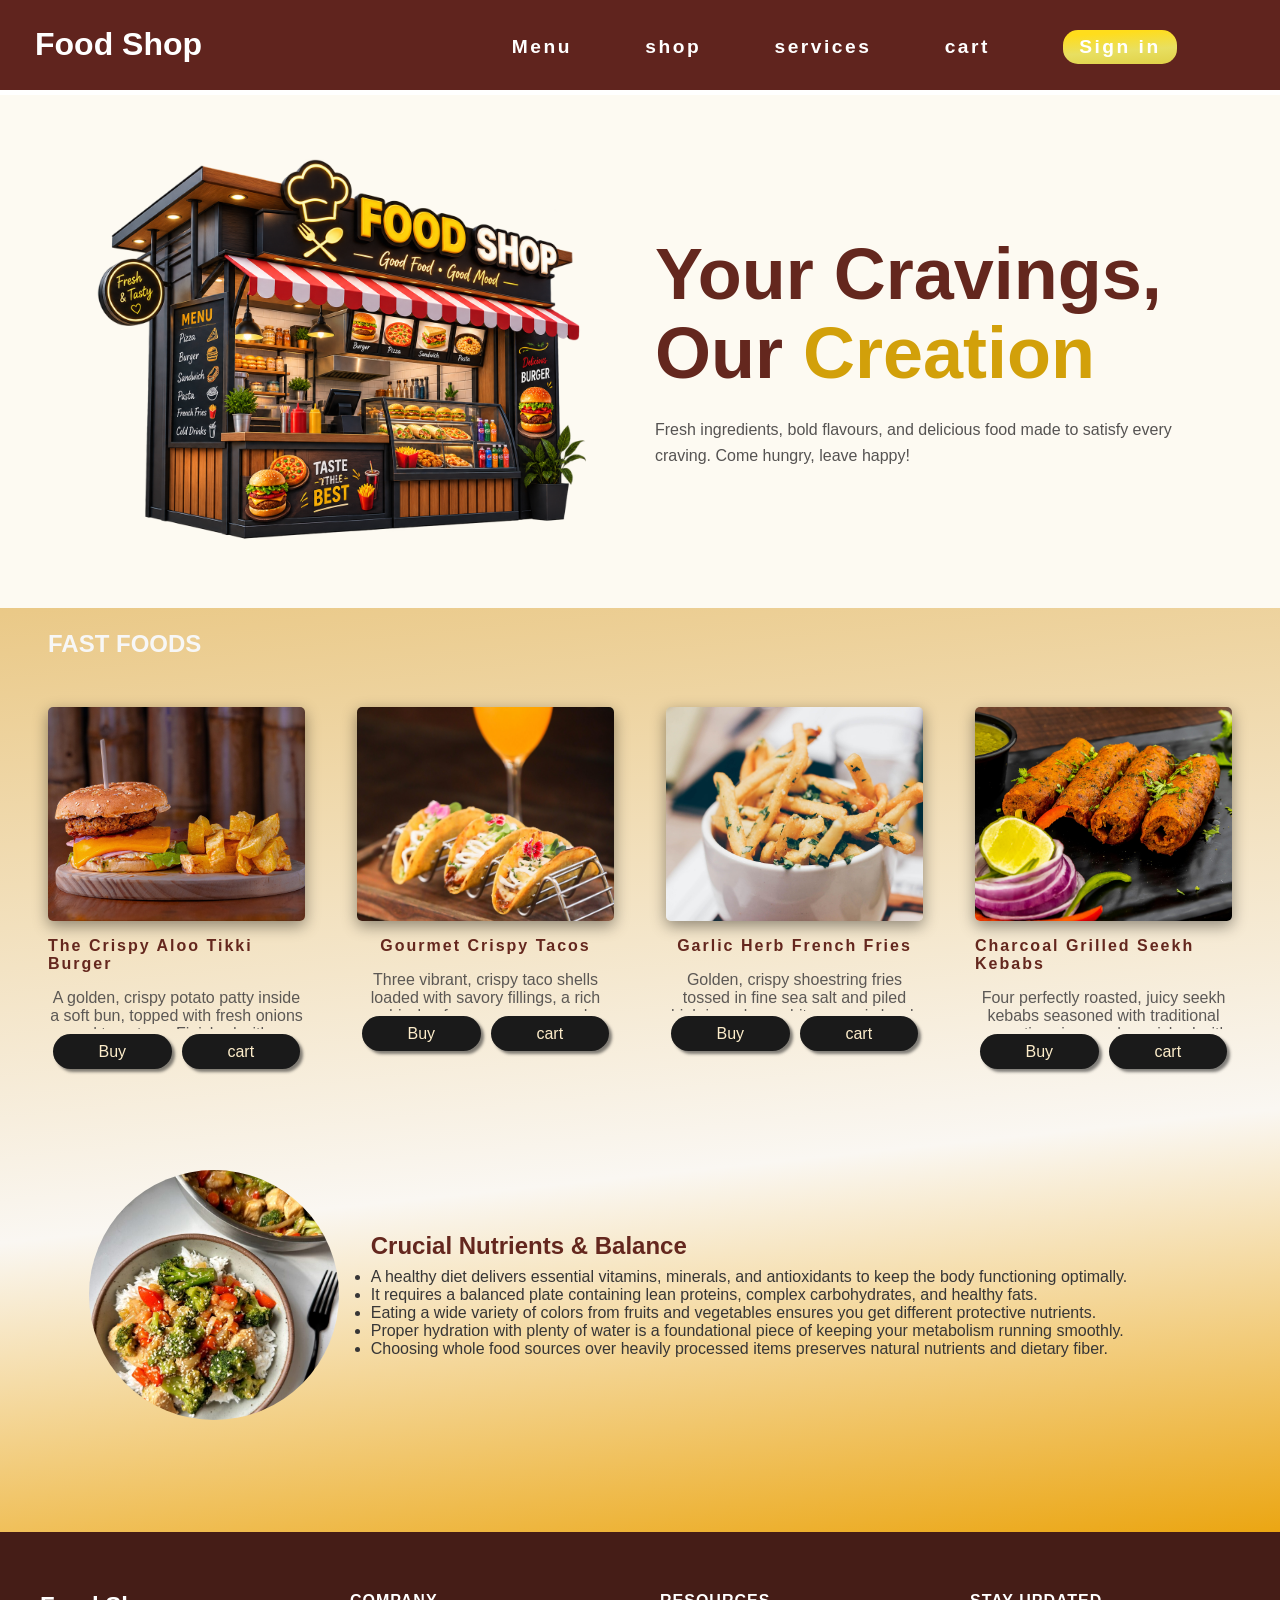
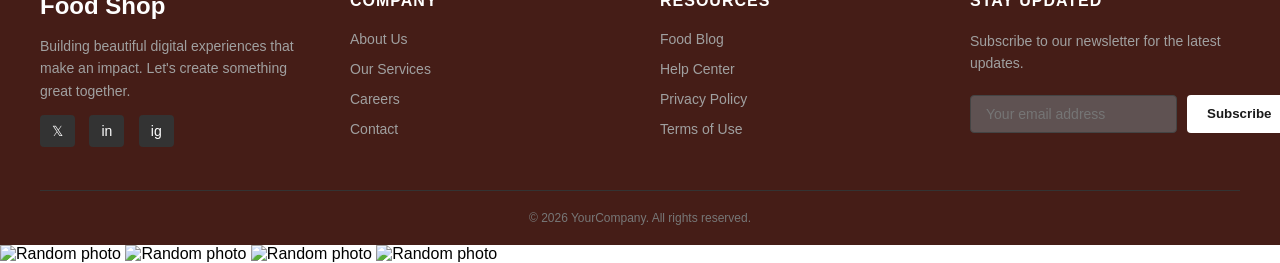
==== index.html @ 46fe842a "Initial setup for food website with code and images" ====
<!DOCTYPE html>
<html lang="en">

<head>
    <meta charset="UTF-8">
    <meta name="viewport" content="width, initial-scale=1">
    <title>Document</title>
    <link rel="stylesheet" href="style.css">
</head>

<body>

    <header>

        <h1 class="shopname">Food Shop</h1>
        <div class="itemsection">
            <div class="menu box">Menu</div>
            <div class="shop box ">shop</div>
            <div class="contactus box " id="contactuss" role="button" tabindex="0">services</div>
            <div class="cart box" id="cart">cart</div>
            <a href="login.html" class="signin">Sign in</a>
        </div>
    </header>
    <section class="food-shop-banner">
          </div>
        <div class="foodshopimg"> <img src="carscoll/newfoodshop-101.png" alt="error"></div>
    

        <div class="mainline">
            <h1>Your Cravings, Our <span>Creation</span></h1>
            <p>Fresh ingredients, bold flavours, and delicious food made to satisfy every craving. Come hungry, leave
                happy!</p>
      
    </section>
    <section>
        <div class="cartcontainer">
            <div class="yourcart">
                <h2>Your Cart</h2>
                <button class="close"> close </button>
            </div>

            <!-- Items will be injected here dynamically -->
            <div class="carditems">
                <ul id="cart-items-list"></ul>
            </div>

            <div class="cart-total">
                <div>Total</div>
                <div class="totalprice">: ₹<span id="cart-total-price">0</span></div>
            </div>


        </div>
    </section>
    <main class="main">
        <section class="foodsection">
            <h1 class="fastfood">fast foods</h1>
            <div class="imgboxmain">

                <div class="imgbox">
                    <img class="img1" src="carscoll\isamand-fast-food-6868812_1920.jpg" alt="food">
                    <h4>The Crispy Aloo Tikki Burger</h4>
                    <p>A golden, crispy potato patty inside a soft bun, topped with fresh onions and tomatoes. Finished
                        with a drizzle of creamy tandoori mayo for the ultimate spicy crunch.</p>
                    <div class="imgbutton">
                        <button class="buy">Buy </button>
                        <button class="addtocart" data-id="1" data-name="The Crispy Aloo Tikki Burger" data-price="79">
                            cart</button>
                    </div>

                </div>
                <div class="imgbox">
                    <img class="img1" src="carscoll\anilsharma26-tacos-8076612_1920.jpg" alt="food">
                    <h4>Gourmet Crispy Tacos</h4>
                    <p>Three vibrant, crispy taco shells loaded with savory fillings, a rich drizzle of creamy sauce,
                        and topped with delicate, edible flower petals. Served upright on a modern stainless steel rack
                        alongside a refreshing glass of citrus juice.</p>
                    <div class="imgbutton">
                        <button class="buy">Buy </button>
                        <button class="addtocart" data-id="2" data-name="Gourmet Crispy Tacos" data-price="100">
                            cart</button>
                    </div>

                </div>
                <div class="imgbox">
                    <img class="img1" src="carscoll\pexels-bowl-1842294_1920.jpg" alt="food">
                    <h4>Garlic Herb French Fries</h4>
                    <p>Golden, crispy shoestring fries tossed in fine sea salt and piled high in a clean white ceramic
                        bowl. Finely chopped fresh herbs and minced garlic are scattered throughout for a savory,
                        aromatic crunch.</p>
                    <div class="imgbutton">
                        <button class="buy">Buy </button>
                        <button class="addtocart" data-id="3" data-name="Garlic Herb French Fries" data-price="129">
                            cart</button>
                    </div>
                </div>

                <div class="imgbox">
                    <img class="img1" src="carscoll\anilsharma26-food-6950998_1920.jpg" alt="food">
                    <h4>Charcoal Grilled Seekh Kebabs</h4>
                    <p>Four perfectly roasted, juicy seekh kebabs seasoned with traditional aromatic spices and
                        garnished with fresh cilantro. Plated on a sleek black platter alongside a vibrant
                        mint-coriander chutney, crisp red onion rings, and a slice of lime.</p>
                    <div class="imgbutton">
                        <button class="buy ">Buy </button>
                        <button class="addtocart" data-id="4" data-name="Charcoal Grilled Seekh Kebabs"
                            data-price="169"> cart</button>
                    </div>
                </div>
            </div>
        </section>
        <section class="mainbox2">
            <div class="healthyitembox">
                <div class="healthyimg">
                    <img src="carscoll\hea1.jpg" alt="">
                    <div class="imgdescript">
                        <h2>Crucial Nutrients & Balance</h2>
                        <ul>

                            <li> A healthy diet delivers essential vitamins, minerals, and antioxidants to keep the body
                                functioning optimally.</li>
                            <li> It requires a balanced plate containing lean proteins, complex carbohydrates, and
                                healthy
                                fats.</li>
                            <li> Eating a wide variety of colors from fruits and vegetables ensures you get different
                                protective nutrients. </li>
                            <li> Proper hydration with plenty of water is a foundational piece of keeping your
                                metabolism
                                running smoothly.</li>
                            <li> Choosing whole food sources over heavily processed items preserves natural nutrients
                                and
                                dietary fiber.</li>
                        </ul>
                    </div>
                </div>

                <div class="healthyimg">
                    <img src="carscoll\hea2.jpg" alt="">
                    <div class="imgdescript">

                        <h2>Heart & Body Protection</h2>
                        <ul>

                            <li>Sustaining this eating pattern lowers the risk of chronic illnesses like type 2 diabetes
                                and
                                heart disease.</li>
                            <li>High-fiber foods in the diet improve digestive health and help manage stable blood
                                cholesterol levels.</li>
                            <li>Cutting back on added sugars and excess sodium shields blood vessels and vital organs
                                from
                                long-term damage.</li>
                            <li>A clean diet strengthens the immune system, helping the body fight off daily infections
                                and
                                viruses.</li>

                        </ul>
                    </div>
                </div>

                <div class="healthyimg">
                    <img src="carscoll\hea3.jpg" alt="">
                    <div class="imgdescript">
                        <h2>Energy & Mental Focus</h2>
                        <ul>

                            <li>Nutrient-dense meals provide sustained physical energy, preventing the common crashes
                                caused
                                by sugary snacks.
                            </li>
                            <li>Balanced nutrition stabilizes blood sugar levels, which directly keeps your mood even
                                and
                                positive.</li>
                            <li>Clean fuel supports sharp mental clarity, improving your daily focus, memory, and
                                cognitive
                                performance.</li>
                            <li>Eating healthy foods improves overall sleep quality, allowing the body to repair itself
                                efficiently overnight.</li>

                        </ul>
                    </div>
                </div>
            </div>
        </section>
    </main>
    <footer class="site-footer" id="footer">
        <div class="footer-container">

            <!-- Column 1: Brand & About -->
            <div class="footer-column brand-info">
                <h3 class="footer-logo">Food Shop</h3>
                <p class="footer-text">Building beautiful digital experiences that make an impact. Let's create
                    something great together.</p>
                <div class="social-links">
                    <a href="#" aria-label="Twitter">𝕏</a>
                    <a href="#" aria-label="LinkedIn">in</a>
                    <a href="#" aria-label="Instagram">ig</a>
                </div>
            </div>

            <!-- Column 2: Quick Links -->
            <div class="footer-column">
                <h4 class="footer-heading">Company</h4>
                <ul class="footer-links">
                    <li><a href="#">About Us</a></li>
                    <li><a href="#">Our Services</a></li>
                    <li><a href="#">Careers</a></li>
                    <li><a href="#">Contact</a></li>
                </ul>
            </div>

            <!-- Column 3: Resources -->
            <div class="footer-column">
                <h4 class="footer-heading">Resources</h4>
                <ul class="footer-links">
                    <li><a href="#"> Food Blog</a></li>
                    <li><a href="#">Help Center</a></li>
                    <li><a href="#">Privacy Policy</a></li>
                    <li><a href="#">Terms of Use</a></li>
                </ul>
            </div>

            <!-- Column 4: Newsletter -->
            <div class="footer-column newsletter">
                <h4 class="footer-heading">Stay Updated</h4>
                <p class="footer-text">Subscribe to our newsletter for the latest updates.</p>
                <form class="newsletter-form">
                    <input type="email" placeholder="Your email address" required>
                    <button type="submit">Subscribe</button>
                </form>
            </div>

        </div>

        <!-- Bottom Row: Copyright -->
        <div class="footer-bottom">
            <p>&copy; 2026 YourCompany. All rights reserved.</p>
        </div>
    </footer>
    <div class="div">
   <img id="image" alt="Random photo" />
     <img id="image1" alt="Random photo" />
       <img id="image2" alt="Random photo" />
         <img id="image3" alt="Random photo" />

</div>

    <script src="script.js"></script>
</body>

</html>
---- style.css ----
* {
  box-sizing: border-box;
  margin: 0;
  padding: 0;
}

html,
body {
  width: 100%;
  overflow-x: hidden;
}

body {
  font-family: Arial, Helvetica, sans-serif;
}


body::-webkit-scrollbar {
  display: none;
}

.main {
  padding-bottom: 4rem;
  background: #eba613;
  background: linear-gradient(354deg, rgba(235, 166, 19, 1) 0%, rgba(250, 247, 242, 1) 40%, rgba(222, 170, 67, 0.64) 100%);
  
}

/*    2. Header Navigation   */
header {
  display: grid;
  grid-template-columns: 30% 70%;
  padding-left: 35px;
  margin-bottom: 5px;
  height: 90px;
  color: white;
  cursor: pointer;
  background-color: #60241E;
}

.signin {
  display: inline-flex;
  align-items: center;
  justify-content: center;
  padding: 6px 16px;
  width: auto;
  min-width: 90px;
  font-weight: bold;
  cursor: pointer;
  text-decoration: none;
  color: rgb(255, 255, 255);
  background: #c1a923;
  background: linear-gradient(176deg, rgba(255, 221, 28, 1) 15%, rgba(232, 223, 97, 1) 60%, rgba(224, 209, 72, 1) 100%);
  border-radius: 15px;
  border: none;
  transition: transform 0.2s ease;
}

.signin:hover {
  filter: brightness(1.05);
}

.signin:active {
  transform: scale(0.95);
}


.shopname {
  padding-top: 26px;
}

.itemsection {
  display: flex;
  align-items: center;
  flex-direction: row;
  justify-content: space-evenly;
  padding: 30px;
  font-size: larger;
  font-weight: 600;
  letter-spacing: 2.5px;
}

.box {
  transition: transform 0.3s ease;
}

.box:hover {
  transform: scale(1.1);
}

/* 
food shop container */
.food-shop-banner {
  display: flex;
  flex-direction: row;
  flex-wrap: wrap;
  justify-content: space-between;
  padding: 4rem 3rem;
  gap: 30px;
  width: 100%;
  align-items: center;
  padding-left: 3rem;
  background-color: #fdfaf2;
}

.mainline {
  flex: 1;
  min-width: 300px;
}

.mainline h1 {
  font-size: clamp(36px, 6vw, 72px);
  line-height: 1.1;
  margin-bottom: 1.5rem;
  color: #64271e;
}

.mainline h1 span {
  color: rgb(210, 160, 10);
}

.mainline p {
  font-size: clamp(16px, 1.2vw, 20px);
  color: rgba(66, 64, 64, 0.9);
  line-height: 1.6;
}

.foodshopimg {
  flex: 1;
  min-width: 300px;
  display: flex;
  justify-content: center;
}

.foodshopimg img {
  width: 100%;
  max-width: 650px;
  height: auto;
  object-fit: contain;

}

/* 
   3. Sliding Cart Drawer (Fixed & Isolated)
*/
.cartcontainer {
  display: flex;
  flex-direction: column;
  height: 100vh;
  width: 350px;
  max-width: 100%;
  position: fixed;
  padding: 3rem;
  right: 0;
  top: 0;
  bottom: 0;
  background: #eba613;
  background: linear-gradient(354deg, rgba(235, 166, 19, 1) 0%, rgba(250, 247, 242, 1) 40%, rgba(222, 170, 67, 0.64) 100%);

  z-index: 100;
  background-color: white;
  transform: translateX(100%);
  transition: transform 0.5s ease, visibility 0.5s;
  visibility: hidden;
}

.cartcontainer.open {
  visibility: visible;
  transform: translateX(0);
}

.yourcart {
  display: grid;
  grid-template-columns: 80% 20%;
  gap: 10px;
  margin-bottom: 30px;
  color: rgb(8, 0, 255);
}

.cartitems {
  width: 100%;
}

.cart-total {
  display: flex;
  justify-content: space-between;
  align-items: center;
  width: 100%;
  padding: 3rem;
  position: absolute;
  bottom: 0;
  left: 0;
}

.cart-total div {
  font-size: large;
  font-weight: bold;
}

.totalprice {
  display: flex;
  gap: 4px;
}

.close {
  border: none;
  border-radius: 15px;
  color: white;
  background-color: rgb(66, 63, 19);
  cursor: pointer;
  transition: transform ease .5s;
}

.close:active {
  transform: scale(1.1);
}

/* 
   4. Fast Food Grid Items Component
 */
.fastfood {
  line-height: 1.2;
  font-weight: bolder;
  padding-left: 3rem;
  padding-top: 1.4rem;
  text-transform: uppercase;
  color: #f7f7f6;
}

.imgboxmain {
  display: grid;
  grid-template-columns: repeat(auto-fit, minmax(280px, 1fr));
  gap: 20px;
  width: 100%;
  padding: 2rem;
}

.imgbox {
  display: flex;
  flex-direction: column;
  align-items: center;
  padding: 1rem;
}

.img1 {
  width: 100%;
  max-width: 350px;
  height: auto;
  aspect-ratio: 1.2 / 1;
  box-shadow: rgba(0, 0, 0, 0.412) 0px 5px 15px;
  border-radius: 5px;
  object-fit: cover;
  transition: transform ease .7s;
}

.img1:hover {
  transform: scale(1.02);
}

.imgbox h4 {
  padding-top: 1rem;
  padding-bottom: 1rem;
  text-transform: capitalize;
  color: #64271e;
  letter-spacing: 2px;
}

.imgbox p {
  overflow-y: auto;
  scroll-behavior: smooth;
  height: 2.5rem;
  color: rgba(66, 64, 64, 0.859);
  text-align: center;
}

.imgbox p::-webkit-scrollbar {
  display: none;
}

.imgbutton {
  display: grid;
  grid-template-columns: 1fr 1fr;
  padding: 5px;
  width: 100%;
  max-width: 350px;
  gap: 10px;
}

.imgbutton button {
  height: 35px;
  font-size: medium;
  color: #fdedca;
  background-color: #1a1a1a;
  border-radius: 20px;
  border: transparent;
  box-shadow: 3px 3px 3px rgba(42, 41, 41, 0.578);
  transition: transform ease .5s;
  cursor: pointer;
}

.imgbutton button:active {
  background-color: #0a0a0ad6;
  transform: scale(1.05);
}

/* 
   5. Healthy Items Component (Horizontal Gallery)
  */
.healthyitembox {
  display: flex;
  flex-direction: row;
  width: 100%;
  overflow-x: auto;
  padding: 2rem;
  box-sizing: border-box;
  scroll-behavior: smooth;
  scroll-snap-type: x mandatory;
  -webkit-overflow-scrolling: touch;
}

.healthyitembox::-webkit-scrollbar {
  display: none;
}

.healthyimg {
  display: flex;
  flex-direction: row;
  flex: 0 0 100%;
  padding: 1rem;
  justify-content: center;
  align-items: center;
  scroll-snap-align: start;
  gap: 2rem;
}

.healthyimg img {
  height: 250px;
  width: 250px;
  border-radius: 50%;
  object-fit: cover;
}

.healthyimg h2 {
  color: #64271e;
  margin-bottom: 0.5rem;
}

.imgdescript ul li {
  color: #373636;

}

/*
   6. Footer Styles*/
.site-footer {
  background-color: rgb(69, 29, 23);
  color: #e0e0e0;
  padding: 60px 20px 20px 20px;
}

.footer-container {
  max-width: 1200px;
  margin: 0 auto;
  display: grid;
  grid-template-columns: repeat(auto-fit, minmax(220px, 1fr));
  /* Adaptive grid handles transitions dynamically */
  gap: 40px;
}

.footer-column h3.footer-logo {
  color: #ffffff;
  font-size: 24px;
  margin-top: 0;
  margin-bottom: 15px;
}

.footer-heading {
  color: #ffffff;
  font-size: 16px;
  font-weight: 600;
  margin-top: 0;
  margin-bottom: 20px;
  text-transform: uppercase;
  letter-spacing: 1px;
}

.footer-text {
  font-size: 14px;
  line-height: 1.6;
  color: #a0a0a0;
  margin-bottom: 20px;
}

.footer-links {
  list-style: none;
}

.footer-links li {
  margin-bottom: 12px;
}

.footer-links a {
  color: #a0a0a0;
  text-decoration: none;
  font-size: 14px;
  transition: color 0.2s ease;
}

.footer-links a:hover {
  color: #ffffff;
}

.social-links a {
  color: #ffffff;
  background-color: #333;
  padding: 8px 12px;
  border-radius: 4px;
  text-decoration: none;
  margin-right: 10px;
  font-size: 14px;
  transition: background-color 0.2s ease;
}

.social-links a:hover {
  background-color: #555;
}

.newsletter-form {
  display: flex;
  gap: 10px;
}

.newsletter-form input[type="email"] {
  flex: 1;
  padding: 10px 15px;
  border: 1px solid #444;
  border-radius: 4px;
  background-color: #5f5252;
  color: #ffffff;
  font-size: 14px;
}

.newsletter-form input[type="email"]:focus {
  outline: none;
  border-color: #666;
}

.newsletter-form button {
  background-color: #ffffff;
  color: #1a1a1a;
  border: none;
  padding: 10px 20px;
  border-radius: 4px;
  font-weight: 600;
  cursor: pointer;
  transition: background-color 0.2s ease;
}

.newsletter-form button:hover {
  background-color: #e0e0e0;
}

.footer-bottom {
  max-width: 1200px;
  margin: 40px auto 0 auto;
  padding-top: 20px;
  border-top: 1px solid #333;
  text-align: center;
  font-size: 12px;
  color: #777;
}

/* 
   7. Media Queries (Responsive Engineering)
    */
@media (max-width: 1024px) {
  header {
    grid-template-columns: 1fr;
    height: auto;
    padding: 15px;
  }

  .food-shop-banner {
    flex-direction: column-reverse;
    text-align: center;
    padding: 3rem 1.5rem;
  }

  .mainline h1 {
    margin-bottom: 1rem;
  }

  .itemsection {
    padding: 15px 0;
    font-size: medium;
    font-weight: 400;
  }

  .shopname {
    font-size: 1.5rem;
    padding-left: 0;
    text-align: center;
    padding-top: 10px;
  }


  .healthyimg {
    flex-direction: column;
    text-align: center;
    gap: 1rem;
  }

  .healthyimg ul {
    padding-left: 0;
    list-style-position: inside;
    /* Keeps bullet points centered with text */
    overflow-y: auto;
    scroll-behavior: smooth;
    height: auto;
    /* Allow layout natural breathing room */
  }

  .healthyimg h2 {
    font-size: large;
  }
}


@media (max-width: 768px) {
  .newsletter-form {
    flex-direction: column;
  }
  .contactus{
    display: none;
  }
 
}
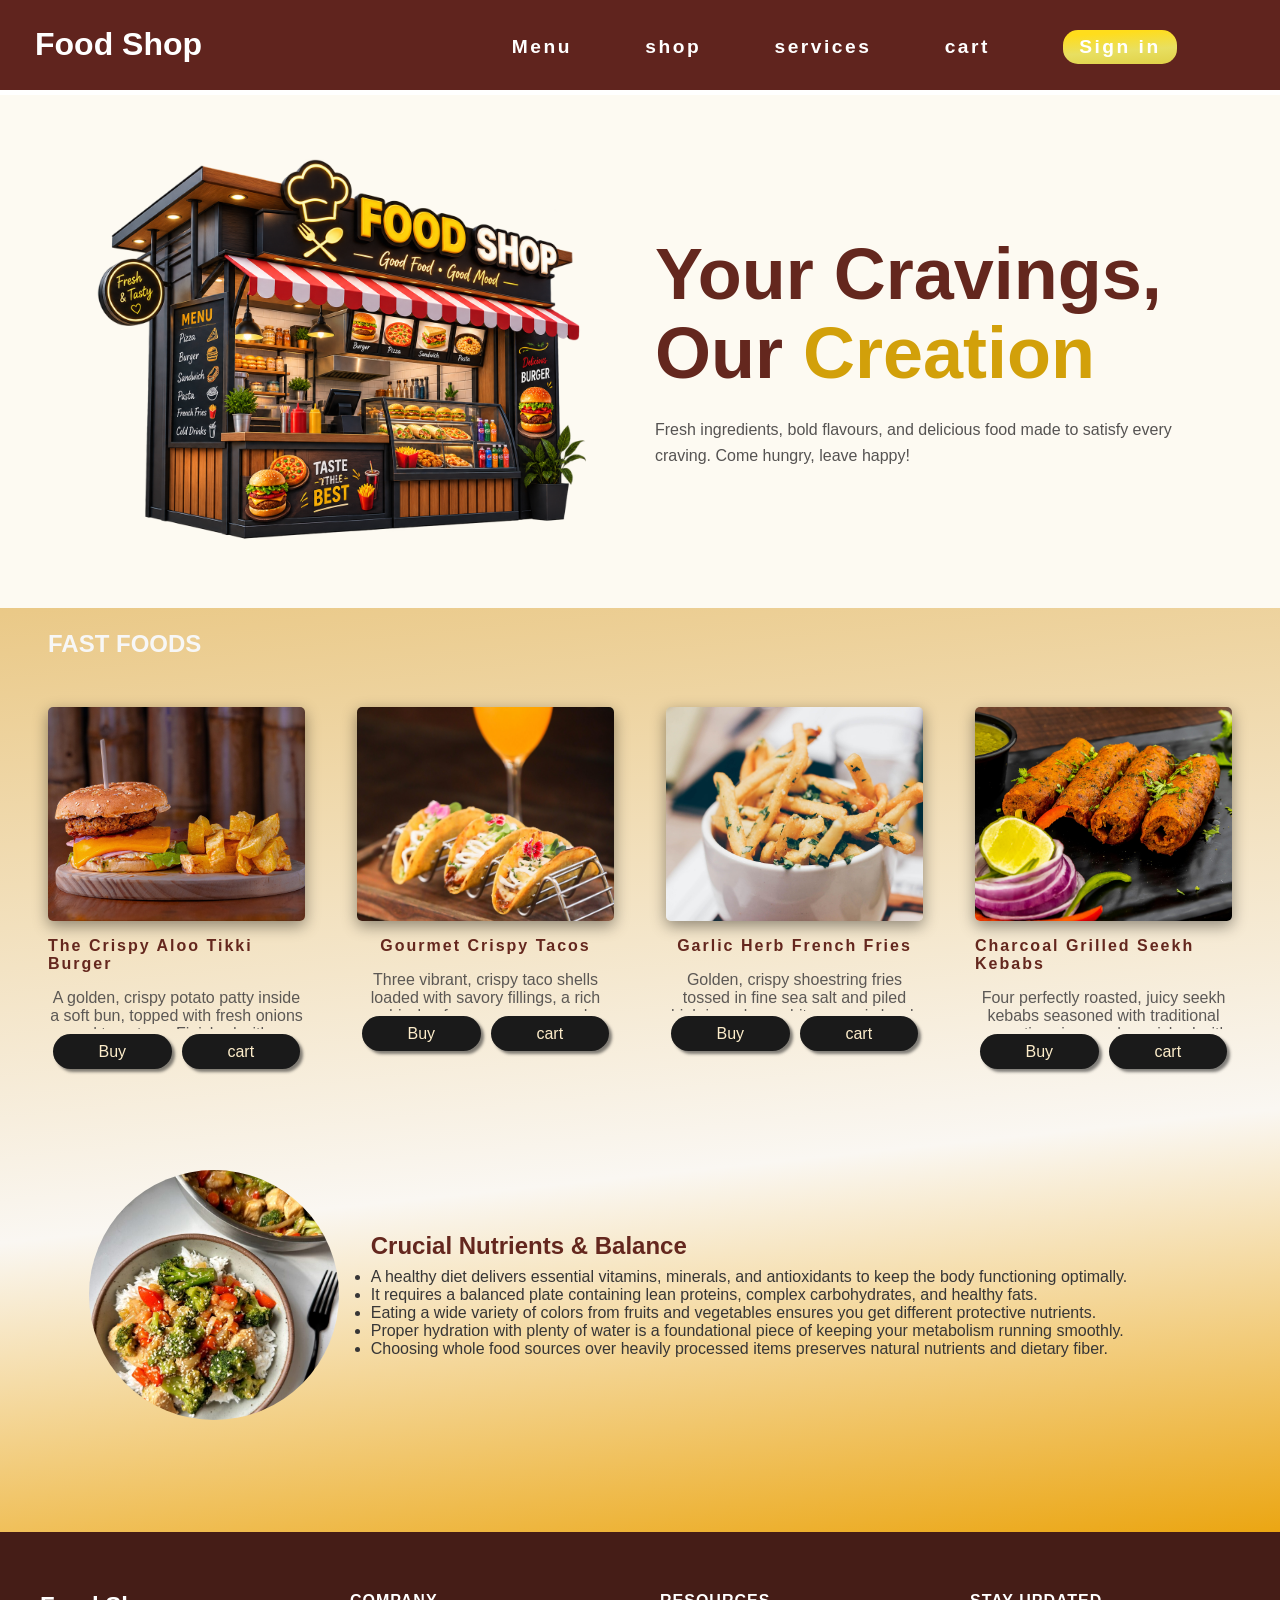
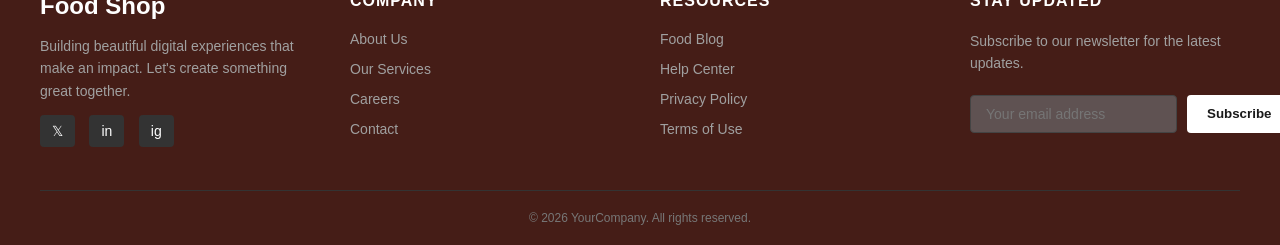
==== commit 3e29296d: "add alert and button" ====
--- a/index.html
+++ b/index.html
@@ -3,11 +3,14 @@
 
 <head>
     <meta charset="UTF-8">
-    <meta name="viewport" content="width, initial-scale=1">
-    <title>Document</title>
+      <meta name="viewport" content="width=device-width, initial-scale=1.0">
+    <title>food shop </title>
     <link rel="stylesheet" href="style.css">
+   
+
 </head>
 
+</html>
 <body>
 
     <header>
@@ -22,15 +25,15 @@
         </div>
     </header>
     <section class="food-shop-banner">
-          </div>
+        </div>
         <div class="foodshopimg"> <img src="carscoll/newfoodshop-101.png" alt="error"></div>
-    
+
 
         <div class="mainline">
             <h1>Your Cravings, Our <span>Creation</span></h1>
             <p>Fresh ingredients, bold flavours, and delicious food made to satisfy every craving. Come hungry, leave
                 happy!</p>
-      
+
     </section>
     <section>
         <div class="cartcontainer">
@@ -181,6 +184,15 @@
                 </div>
             </div>
         </section>
+        <section class="alertsection">
+            <div id="customAlert" class="alert-box hidden">
+  <div class="alert-content">
+    <p>Please enter a valid email address first.</p>
+    <button id="closeAlertBtn">OK</button>
+  </div>
+</div>
+
+        </section>
     </main>
     <footer class="site-footer" id="footer">
         <div class="footer-container">
@@ -224,11 +236,10 @@
                 <h4 class="footer-heading">Stay Updated</h4>
                 <p class="footer-text">Subscribe to our newsletter for the latest updates.</p>
                 <form class="newsletter-form">
-                    <input type="email" placeholder="Your email address" required>
-                    <button type="submit">Subscribe</button>
+                    <input id="feedback" type="email" placeholder="Your email address" required>
+                    <button id="submit" type="submit">Subscribe</button>
                 </form>
             </div>
-
         </div>
 
         <!-- Bottom Row: Copyright -->
@@ -236,15 +247,11 @@
             <p>&copy; 2026 YourCompany. All rights reserved.</p>
         </div>
     </footer>
-    <div class="div">
-   <img id="image" alt="Random photo" />
-     <img id="image1" alt="Random photo" />
-       <img id="image2" alt="Random photo" />
-         <img id="image3" alt="Random photo" />
-
-</div>
-
-    <script src="script.js"></script>
+
+
+    
+    <script src="script.js" defer></script>
+    
 </body>
 
 </html>
--- a/style.css
+++ b/style.css
@@ -8,6 +8,7 @@
 body {
   width: 100%;
   overflow-x: hidden;
+  scroll-behavior: smooth;
 }
 
 body {
@@ -23,7 +24,7 @@
   padding-bottom: 4rem;
   background: #eba613;
   background: linear-gradient(354deg, rgba(235, 166, 19, 1) 0%, rgba(250, 247, 242, 1) 40%, rgba(222, 170, 67, 0.64) 100%);
-  
+
 }
 
 /*    2. Header Navigation   */
@@ -350,6 +351,49 @@
 
 }
 
+/* alertsection */
+
+.alert-box {
+  position: fixed;
+  top: 0;
+  left: 0;
+  width: 100%;
+  height: 100%;
+  background: rgba(0, 0, 0, 0.5);
+  /* Dimmed background */
+  display: flex;
+  justify-content: center;
+  align-items: center;
+  z-index: 50;
+}
+
+
+.alert-content {
+  background: rgb(248, 245, 172);
+  padding: 20px;
+  border-radius: 8px;
+  box-shadow: 0 4px 15px rgba(0, 0, 0, 0.2);
+  text-align: center;
+  font-family: sans-serif;
+}
+
+.alert-content button {
+  margin-top: 15px;
+  padding: 8px 10px;
+  background: #ff4d4d;
+  color: white;
+  border: none;
+  width: 110px;
+  border-radius: 4px;
+  cursor: pointer;
+}
+
+
+.hidden {
+  display: none;
+}
+
+
 /*
    6. Footer Styles*/
 .site-footer {
@@ -530,8 +574,9 @@
   .newsletter-form {
     flex-direction: column;
   }
-  .contactus{
+
+  .contactus {
     display: none;
   }
- 
+
 }
